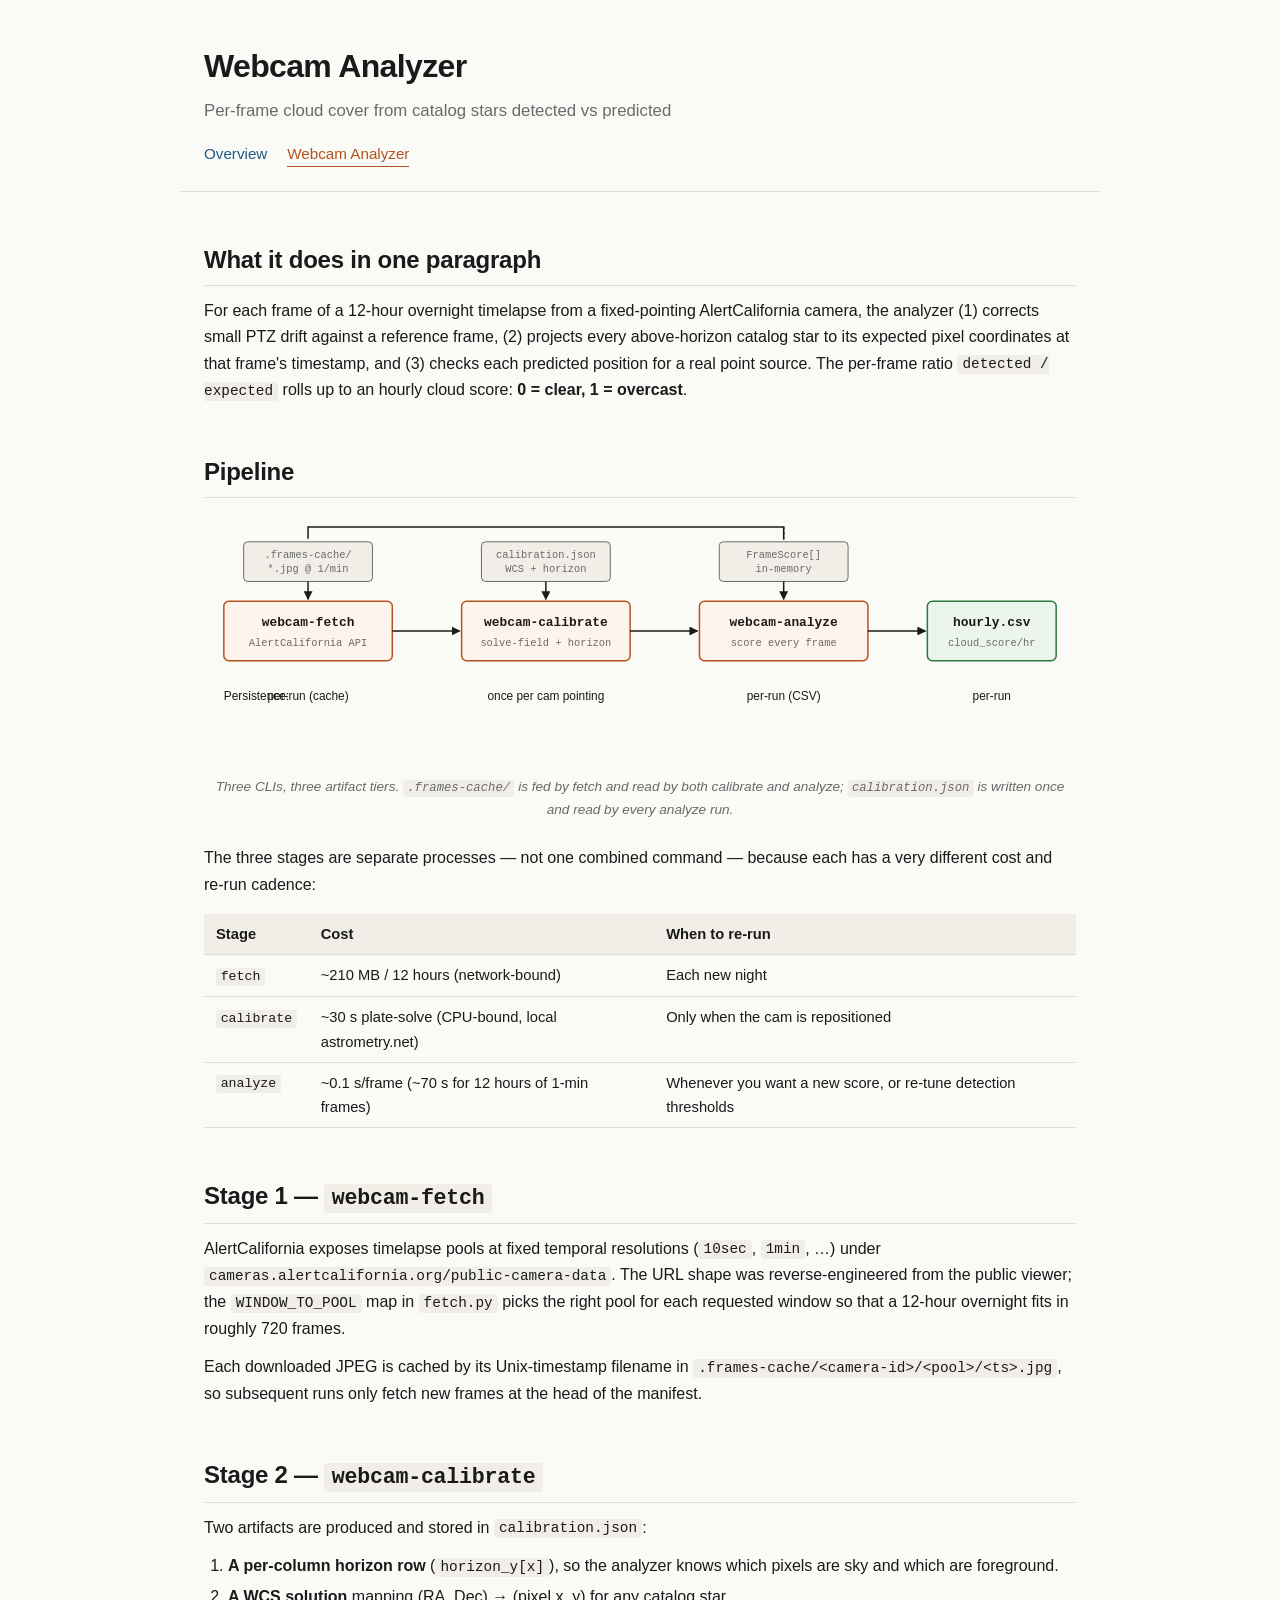
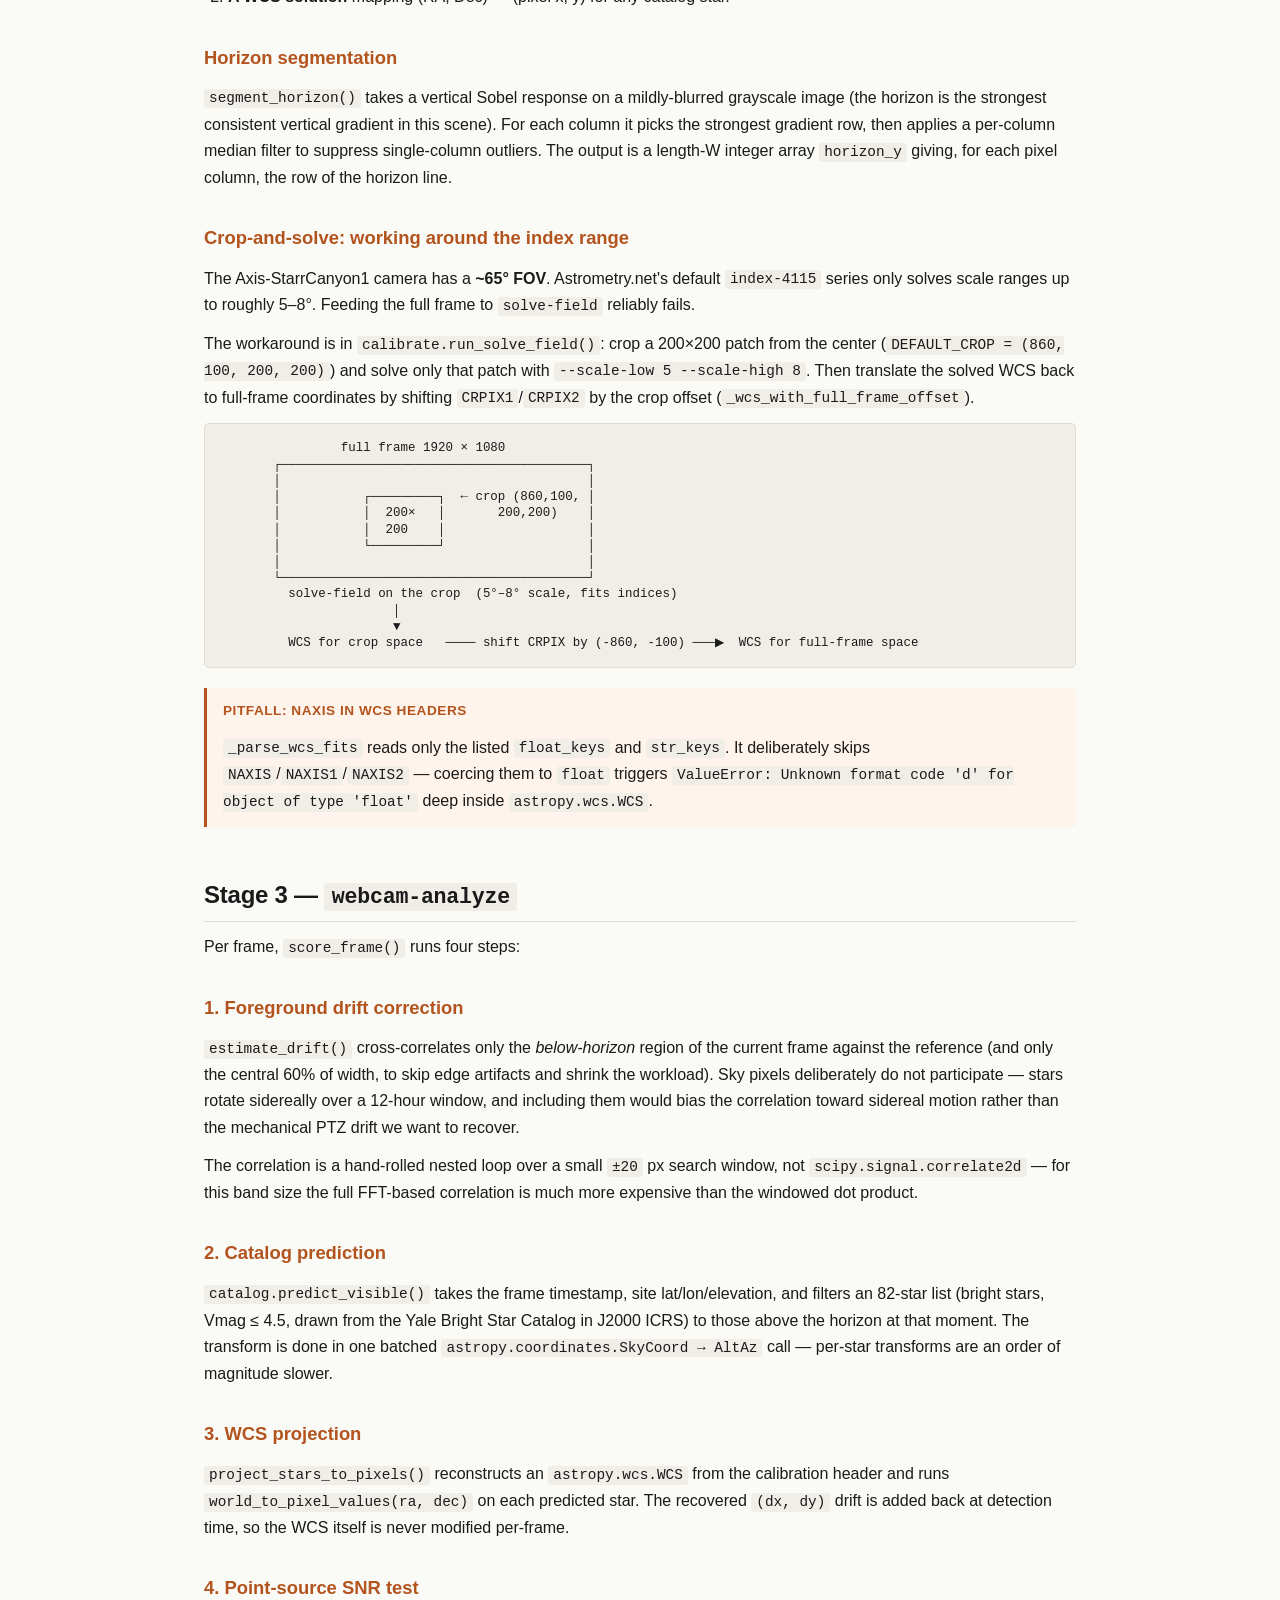
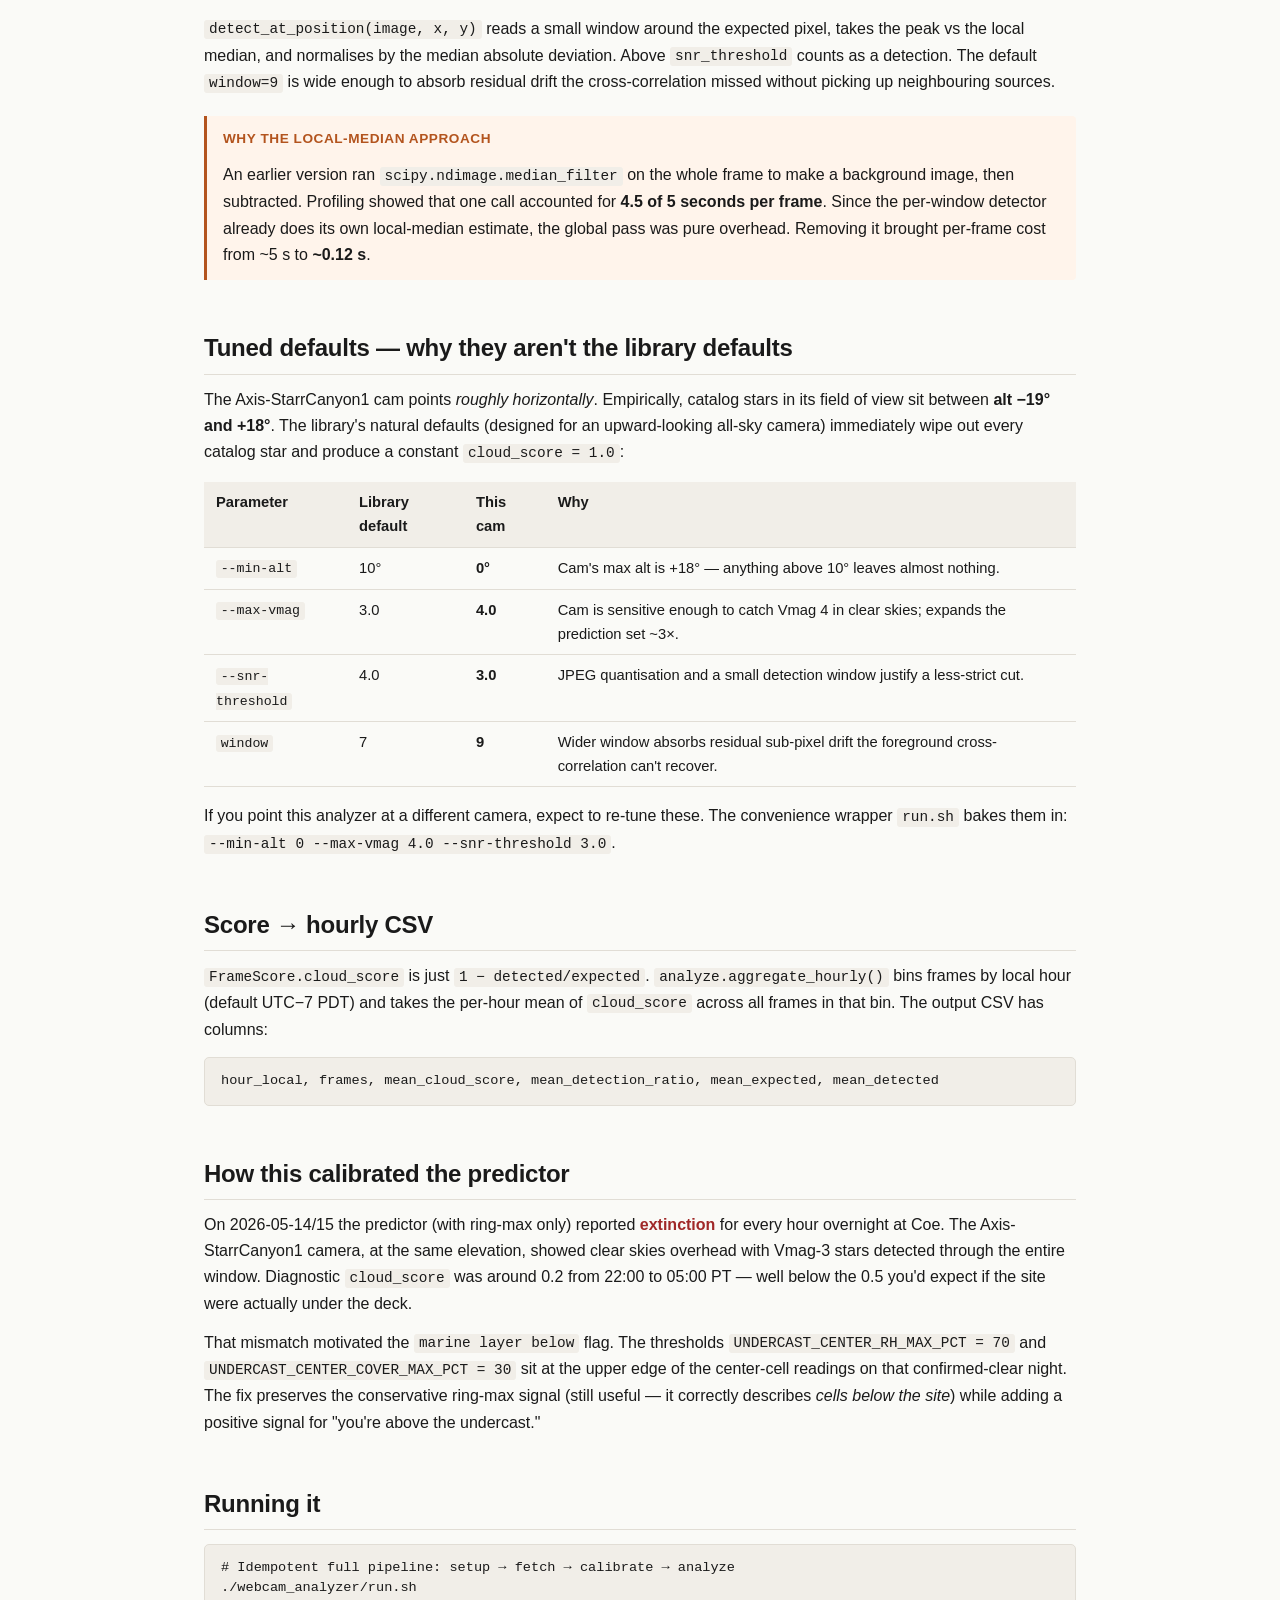
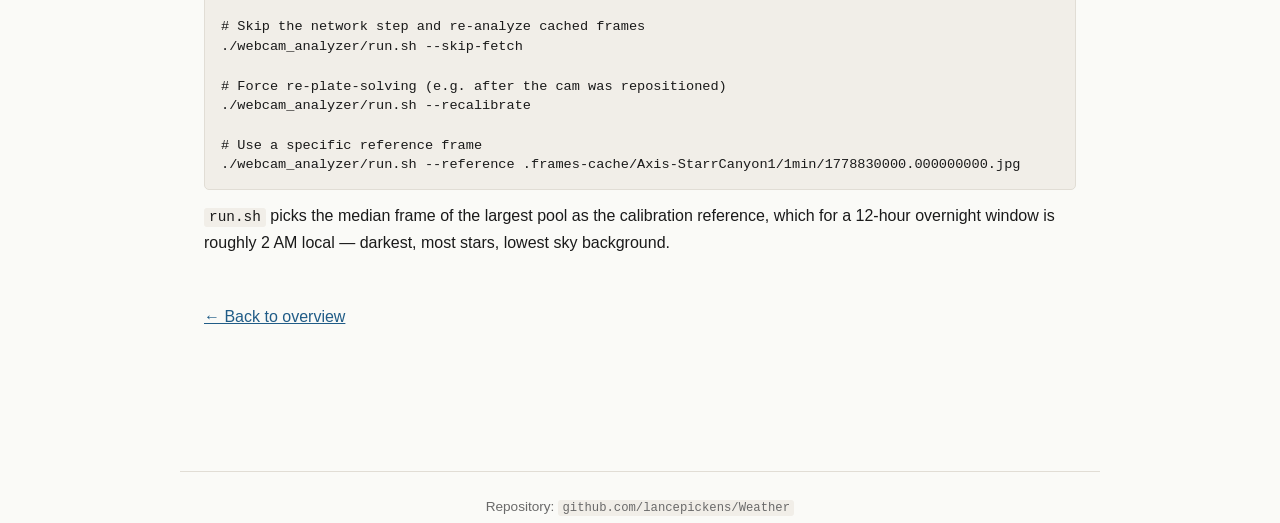
==== docs/webcam_analyzer.html @ 601b51dd "Add project architecture docs site Two-page static site under docs/: overview (index.html) and a dee" ====
<!DOCTYPE html>
<html lang="en">
<head>
  <meta charset="UTF-8">
  <meta name="viewport" content="width=device-width, initial-scale=1">
  <title>Webcam Analyzer — Architecture</title>
  <link rel="stylesheet" href="style.css">
</head>
<body>
  <header>
    <h1>Webcam Analyzer</h1>
    <p class="subtitle">Per-frame cloud cover from catalog stars detected vs predicted</p>
    <nav>
      <a href="index.html">Overview</a>
      <a href="webcam_analyzer.html" class="active">Webcam Analyzer</a>
    </nav>
  </header>

  <main>
    <h2>What it does in one paragraph</h2>
    <p>
      For each frame of a 12-hour overnight timelapse from a fixed-pointing
      AlertCalifornia camera, the analyzer (1) corrects small PTZ drift
      against a reference frame, (2) projects every above-horizon catalog
      star to its expected pixel coordinates at that frame's timestamp,
      and (3) checks each predicted position for a real point source.
      The per-frame ratio <code>detected / expected</code> rolls up to an
      hourly cloud score: <strong>0 = clear, 1 = overcast</strong>.
    </p>

    <h2>Pipeline</h2>
    <figure>
      <svg viewBox="0 0 880 240" xmlns="http://www.w3.org/2000/svg" role="img" aria-label="Webcam analyzer pipeline">
        <defs>
          <marker id="arrow2" viewBox="0 0 10 10" refX="9" refY="5" markerWidth="6" markerHeight="6" orient="auto-start-reverse">
            <path d="M0,0 L10,5 L0,10 z" fill="#1a1a1a"/>
          </marker>
        </defs>
        <style>
          .lbl { font: 12px -apple-system, "SF Pro Text", sans-serif; fill: #1a1a1a; }
          .lbl-sm { font: 10.5px "SF Mono", Menlo, monospace; fill: #6a6a6a; }
          .lbl-stage { font: 13px "SF Mono", Menlo, monospace; fill: #1a1a1a; font-weight: 600; }
          .box  { fill: #fff4eb; stroke: #b3541e; stroke-width: 1.5; rx: 5; }
          .box-art { fill: #f1eee8; stroke: #6a6a6a; stroke-width: 1; rx: 4; }
          .box-out { fill: #ebf5ed; stroke: #2c7a3a; stroke-width: 1.5; rx: 5; }
          .line { stroke: #1a1a1a; stroke-width: 1.5; fill: none; }
        </style>

        <!-- Stage boxes -->
        <rect class="box" x="20"  y="80" width="170" height="60"/>
        <text class="lbl-stage" x="105" y="105" text-anchor="middle">webcam-fetch</text>
        <text class="lbl-sm" x="105" y="125" text-anchor="middle">AlertCalifornia API</text>

        <rect class="box" x="260" y="80" width="170" height="60"/>
        <text class="lbl-stage" x="345" y="105" text-anchor="middle">webcam-calibrate</text>
        <text class="lbl-sm" x="345" y="125" text-anchor="middle">solve-field + horizon</text>

        <rect class="box" x="500" y="80" width="170" height="60"/>
        <text class="lbl-stage" x="585" y="105" text-anchor="middle">webcam-analyze</text>
        <text class="lbl-sm" x="585" y="125" text-anchor="middle">score every frame</text>

        <!-- Output -->
        <rect class="box-out" x="730" y="80" width="130" height="60"/>
        <text class="lbl-stage" x="795" y="105" text-anchor="middle" font-size="12">hourly.csv</text>
        <text class="lbl-sm" x="795" y="125" text-anchor="middle">cloud_score/hr</text>

        <!-- Artifacts above stages -->
        <rect class="box-art" x="40"  y="20" width="130" height="40"/>
        <text class="lbl-sm" x="105" y="36" text-anchor="middle" fill="#1a1a1a">.frames-cache/</text>
        <text class="lbl-sm" x="105" y="50" text-anchor="middle">*.jpg @ 1/min</text>

        <rect class="box-art" x="280" y="20" width="130" height="40"/>
        <text class="lbl-sm" x="345" y="36" text-anchor="middle" fill="#1a1a1a">calibration.json</text>
        <text class="lbl-sm" x="345" y="50" text-anchor="middle">WCS + horizon</text>

        <rect class="box-art" x="520" y="20" width="130" height="40"/>
        <text class="lbl-sm" x="585" y="36" text-anchor="middle" fill="#1a1a1a">FrameScore[]</text>
        <text class="lbl-sm" x="585" y="50" text-anchor="middle">in-memory</text>

        <!-- Horizontal arrows between stages -->
        <line class="line" x1="190" y1="110" x2="258" y2="110" marker-end="url(#arrow2)"/>
        <line class="line" x1="430" y1="110" x2="498" y2="110" marker-end="url(#arrow2)"/>
        <line class="line" x1="670" y1="110" x2="728" y2="110" marker-end="url(#arrow2)"/>

        <!-- Artifact arrows (down into stages) -->
        <line class="line" x1="105" y1="60" x2="105" y2="78" marker-end="url(#arrow2)"/>
        <line class="line" x1="345" y1="60" x2="345" y2="78" marker-end="url(#arrow2)"/>
        <line class="line" x1="585" y1="60" x2="585" y2="78" marker-end="url(#arrow2)"/>

        <!-- frames-cache is also read by analyze: -->
        <path class="line" d="M 105 17 L 105 5 L 585 5 L 585 17"/>
        <line class="line" x1="585" y1="5" x2="585" y2="20" stroke-dasharray="3,2"/>

        <!-- Persistence row -->
        <text class="lbl" x="20" y="180" font-size="11" fill="#6a6a6a">Persistence:</text>
        <text class="lbl" x="105" y="180" text-anchor="middle" font-size="11" fill="#6a6a6a">per-run (cache)</text>
        <text class="lbl" x="345" y="180" text-anchor="middle" font-size="11" fill="#6a6a6a">once per cam pointing</text>
        <text class="lbl" x="585" y="180" text-anchor="middle" font-size="11" fill="#6a6a6a">per-run (CSV)</text>
        <text class="lbl" x="795" y="180" text-anchor="middle" font-size="11" fill="#6a6a6a">per-run</text>
      </svg>
      <figcaption>Three CLIs, three artifact tiers. <code>.frames-cache/</code> is fed by fetch and read by both calibrate and analyze; <code>calibration.json</code> is written once and read by every analyze run.</figcaption>
    </figure>

    <p>The three stages are separate processes — not one combined command —
       because each has a very different cost and re-run cadence:</p>

    <table>
      <thead>
        <tr><th>Stage</th><th>Cost</th><th>When to re-run</th></tr>
      </thead>
      <tbody>
        <tr><td><code>fetch</code></td>     <td>~210 MB / 12 hours (network-bound)</td><td>Each new night</td></tr>
        <tr><td><code>calibrate</code></td> <td>~30 s plate-solve (CPU-bound, local astrometry.net)</td><td>Only when the cam is repositioned</td></tr>
        <tr><td><code>analyze</code></td>   <td>~0.1 s/frame (~70 s for 12 hours of 1-min frames)</td><td>Whenever you want a new score, or re-tune detection thresholds</td></tr>
      </tbody>
    </table>

    <h2>Stage 1 — <code>webcam-fetch</code></h2>
    <p>
      AlertCalifornia exposes timelapse pools at fixed temporal
      resolutions (<code>10sec</code>, <code>1min</code>, …) under
      <code>cameras.alertcalifornia.org/public-camera-data</code>. The URL
      shape was reverse-engineered from the public viewer; the
      <code>WINDOW_TO_POOL</code> map in <code>fetch.py</code> picks the
      right pool for each requested window so that a 12-hour overnight
      fits in roughly 720 frames.
    </p>
    <p>Each downloaded JPEG is cached by its Unix-timestamp filename in
       <code>.frames-cache/&lt;camera-id&gt;/&lt;pool&gt;/&lt;ts&gt;.jpg</code>,
       so subsequent runs only fetch new frames at the head of the manifest.</p>

    <h2>Stage 2 — <code>webcam-calibrate</code></h2>
    <p>Two artifacts are produced and stored in <code>calibration.json</code>:</p>
    <ol>
      <li><strong>A per-column horizon row</strong> (<code>horizon_y[x]</code>),
          so the analyzer knows which pixels are sky and which are foreground.</li>
      <li><strong>A WCS solution</strong> mapping (RA, Dec) → (pixel x, y) for any catalog star.</li>
    </ol>

    <h3>Horizon segmentation</h3>
    <p>
      <code>segment_horizon()</code> takes a vertical Sobel response on a
      mildly-blurred grayscale image (the horizon is the strongest
      consistent vertical gradient in this scene). For each column it
      picks the strongest gradient row, then applies a per-column median
      filter to suppress single-column outliers. The output is a length-W
      integer array <code>horizon_y</code> giving, for each pixel column,
      the row of the horizon line.
    </p>

    <h3>Crop-and-solve: working around the index range</h3>
    <p>
      The Axis-StarrCanyon1 camera has a <strong>~65° FOV</strong>.
      Astrometry.net's default <code>index-4115</code> series only solves
      scale ranges up to roughly 5–8°. Feeding the full frame to
      <code>solve-field</code> reliably fails.
    </p>
    <p>
      The workaround is in <code>calibrate.run_solve_field()</code>:
      crop a 200×200 patch from the center (<code>DEFAULT_CROP = (860, 100, 200, 200)</code>)
      and solve only that patch with <code>--scale-low 5 --scale-high 8</code>.
      Then translate the solved WCS back to full-frame coordinates by
      shifting <code>CRPIX1</code>/<code>CRPIX2</code> by the crop offset
      (<code>_wcs_with_full_frame_offset</code>).
    </p>

    <div class="ascii">                full frame 1920 × 1080
       ┌─────────────────────────────────────────┐
       │                                         │
       │           ┌─────────┐  ← crop (860,100, │
       │           │  200×   │       200,200)    │
       │           │  200    │                   │
       │           └─────────┘                   │
       │                                         │
       └─────────────────────────────────────────┘
         solve-field on the crop  (5°–8° scale, fits indices)
                       │
                       ▼
         WCS for crop space   ──── shift CRPIX by (-860, -100) ───▶  WCS for full-frame space</div>

    <div class="callout">
      <div class="callout-title">Pitfall: NAXIS in WCS headers</div>
      <p>
        <code>_parse_wcs_fits</code> reads only the listed <code>float_keys</code>
        and <code>str_keys</code>. It deliberately skips
        <code>NAXIS</code>/<code>NAXIS1</code>/<code>NAXIS2</code> —
        coercing them to <code>float</code> triggers
        <code>ValueError: Unknown format code 'd' for object of type 'float'</code>
        deep inside <code>astropy.wcs.WCS</code>.
      </p>
    </div>

    <h2>Stage 3 — <code>webcam-analyze</code></h2>
    <p>Per frame, <code>score_frame()</code> runs four steps:</p>

    <h3>1. Foreground drift correction</h3>
    <p>
      <code>estimate_drift()</code> cross-correlates only the
      <em>below-horizon</em> region of the current frame against the
      reference (and only the central 60% of width, to skip edge
      artifacts and shrink the workload). Sky pixels deliberately do not
      participate — stars rotate sidereally over a 12-hour window, and
      including them would bias the correlation toward sidereal motion
      rather than the mechanical PTZ drift we want to recover.
    </p>
    <p>
      The correlation is a hand-rolled nested loop over a small
      <code>±20</code> px search window, not <code>scipy.signal.correlate2d</code>
      — for this band size the full FFT-based correlation is much more
      expensive than the windowed dot product.
    </p>

    <h3>2. Catalog prediction</h3>
    <p>
      <code>catalog.predict_visible()</code> takes the frame timestamp,
      site lat/lon/elevation, and filters an 82-star list (bright stars,
      Vmag ≤ 4.5, drawn from the Yale Bright Star Catalog in J2000 ICRS)
      to those above the horizon at that moment. The transform is done
      in one batched <code>astropy.coordinates.SkyCoord → AltAz</code>
      call — per-star transforms are an order of magnitude slower.
    </p>

    <h3>3. WCS projection</h3>
    <p>
      <code>project_stars_to_pixels()</code> reconstructs an
      <code>astropy.wcs.WCS</code> from the calibration header and runs
      <code>world_to_pixel_values(ra, dec)</code> on each predicted
      star. The recovered <code>(dx, dy)</code> drift is added back at
      detection time, so the WCS itself is never modified per-frame.
    </p>

    <h3>4. Point-source SNR test</h3>
    <p>
      <code>detect_at_position(image, x, y)</code> reads a small window
      around the expected pixel, takes the peak vs the local median, and
      normalises by the median absolute deviation. Above
      <code>snr_threshold</code> counts as a detection. The default
      <code>window=9</code> is wide enough to absorb residual drift the
      cross-correlation missed without picking up neighbouring sources.
    </p>

    <div class="callout">
      <div class="callout-title">Why the local-median approach</div>
      <p>
        An earlier version ran <code>scipy.ndimage.median_filter</code>
        on the whole frame to make a background image, then subtracted.
        Profiling showed that one call accounted for <strong>4.5 of 5
        seconds per frame</strong>. Since the per-window detector
        already does its own local-median estimate, the global pass was
        pure overhead. Removing it brought per-frame cost from ~5&nbsp;s
        to <strong>~0.12&nbsp;s</strong>.
      </p>
    </div>

    <h2>Tuned defaults — why they aren't the library defaults</h2>
    <p>
      The Axis-StarrCanyon1 cam points <em>roughly horizontally</em>.
      Empirically, catalog stars in its field of view sit between
      <strong>alt −19° and +18°</strong>. The library's natural defaults
      (designed for an upward-looking all-sky camera) immediately wipe
      out every catalog star and produce a constant
      <code>cloud_score = 1.0</code>:
    </p>

    <table>
      <thead>
        <tr><th>Parameter</th><th>Library default</th><th>This cam</th><th>Why</th></tr>
      </thead>
      <tbody>
        <tr><td><code>--min-alt</code></td>       <td>10°</td><td><strong>0°</strong></td>   <td>Cam's max alt is +18° — anything above 10° leaves almost nothing.</td></tr>
        <tr><td><code>--max-vmag</code></td>      <td>3.0</td><td><strong>4.0</strong></td>  <td>Cam is sensitive enough to catch Vmag 4 in clear skies; expands the prediction set ~3×.</td></tr>
        <tr><td><code>--snr-threshold</code></td> <td>4.0</td><td><strong>3.0</strong></td>  <td>JPEG quantisation and a small detection window justify a less-strict cut.</td></tr>
        <tr><td><code>window</code></td>          <td>7</td>  <td><strong>9</strong></td>    <td>Wider window absorbs residual sub-pixel drift the foreground cross-correlation can't recover.</td></tr>
      </tbody>
    </table>

    <p>
      If you point this analyzer at a different camera, expect to re-tune
      these. The convenience wrapper <code>run.sh</code> bakes them in:
      <code>--min-alt 0 --max-vmag 4.0 --snr-threshold 3.0</code>.
    </p>

    <h2>Score → hourly CSV</h2>
    <p>
      <code>FrameScore.cloud_score</code> is just <code>1 − detected/expected</code>.
      <code>analyze.aggregate_hourly()</code> bins frames by local hour
      (default UTC−7 PDT) and takes the per-hour mean of
      <code>cloud_score</code> across all frames in that bin. The output
      CSV has columns:
    </p>
    <pre><code>hour_local, frames, mean_cloud_score, mean_detection_ratio, mean_expected, mean_detected</code></pre>

    <h2>How this calibrated the predictor</h2>
    <p>
      On 2026-05-14/15 the predictor (with ring-max only) reported
      <span class="flag-bad">extinction</span> for every hour overnight at Coe. The Axis-StarrCanyon1
      camera, at the same elevation, showed clear skies overhead with
      Vmag-3 stars detected through the entire window. Diagnostic
      <code>cloud_score</code> was around 0.2 from 22:00 to 05:00 PT — well
      below the 0.5 you'd expect if the site were actually under the
      deck.
    </p>
    <p>
      That mismatch motivated the <code>marine layer below</code> flag.
      The thresholds <code>UNDERCAST_CENTER_RH_MAX_PCT = 70</code> and
      <code>UNDERCAST_CENTER_COVER_MAX_PCT = 30</code> sit at the upper
      edge of the center-cell readings on that confirmed-clear night.
      The fix preserves the conservative ring-max signal (still useful —
      it correctly describes <em>cells below the site</em>) while adding
      a positive signal for "you're above the undercast."
    </p>

    <h2>Running it</h2>
    <pre><code># Idempotent full pipeline: setup → fetch → calibrate → analyze
./webcam_analyzer/run.sh

# Skip the network step and re-analyze cached frames
./webcam_analyzer/run.sh --skip-fetch

# Force re-plate-solving (e.g. after the cam was repositioned)
./webcam_analyzer/run.sh --recalibrate

# Use a specific reference frame
./webcam_analyzer/run.sh --reference .frames-cache/Axis-StarrCanyon1/1min/1778830000.000000000.jpg</code></pre>

    <p>
      <code>run.sh</code> picks the median frame of the largest pool as
      the calibration reference, which for a 12-hour overnight window is
      roughly 2 AM local — darkest, most stars, lowest sky background.
    </p>

    <p style="margin-top: 3rem;">
      <a href="index.html">← Back to overview</a>
    </p>
  </main>

  <footer>
    Repository: <code>github.com/lancepickens/Weather</code>
  </footer>
</body>
</html>
---- docs/style.css ----
:root {
  --bg: #fafaf7;
  --fg: #1a1a1a;
  --muted: #6a6a6a;
  --accent: #b3541e;
  --accent-bg: #fff4eb;
  --rule: #e1ddd5;
  --code-bg: #f1eee8;
  --link: #205c87;
  --good: #2c7a3a;
  --warn: #b56b00;
  --bad: #a02828;
}

* { box-sizing: border-box; }

html { background: var(--bg); }

body {
  font-family: -apple-system, BlinkMacSystemFont, "SF Pro Text", "Helvetica Neue",
               "Segoe UI", Roboto, sans-serif;
  font-size: 16px;
  line-height: 1.65;
  color: var(--fg);
  background: var(--bg);
  margin: 0;
  padding: 0;
}

header {
  border-bottom: 1px solid var(--rule);
  padding: 2.5rem 1.5rem 1.5rem;
  max-width: 920px;
  margin: 0 auto;
}

header h1 {
  font-size: 2rem;
  margin: 0;
  letter-spacing: -0.02em;
}

header .subtitle {
  margin: 0.25rem 0 1rem;
  color: var(--muted);
  font-size: 1.05rem;
}

nav {
  display: flex;
  gap: 1.25rem;
  font-size: 0.95rem;
}

nav a {
  color: var(--link);
  text-decoration: none;
  border-bottom: 1px solid transparent;
}

nav a:hover { border-bottom-color: var(--link); }

nav a.active {
  color: var(--accent);
  border-bottom-color: var(--accent);
}

main {
  max-width: 920px;
  margin: 0 auto;
  padding: 2rem 1.5rem 4rem;
}

h2 {
  font-size: 1.5rem;
  margin: 3rem 0 0.75rem;
  letter-spacing: -0.01em;
  border-bottom: 1px solid var(--rule);
  padding-bottom: 0.35rem;
}

h2:first-of-type { margin-top: 1rem; }

h3 {
  font-size: 1.15rem;
  margin: 2rem 0 0.5rem;
  color: var(--accent);
}

p, ul, ol { margin: 0.75rem 0; }

ul, ol { padding-left: 1.5rem; }

li { margin: 0.25rem 0; }

a { color: var(--link); }

code {
  font-family: "SF Mono", Menlo, Consolas, monospace;
  font-size: 0.9em;
  background: var(--code-bg);
  padding: 0.1em 0.35em;
  border-radius: 3px;
}

pre {
  background: var(--code-bg);
  padding: 0.85rem 1rem;
  border-radius: 5px;
  overflow-x: auto;
  font-size: 0.85rem;
  line-height: 1.45;
  border: 1px solid var(--rule);
}

pre code {
  background: none;
  padding: 0;
  font-size: inherit;
}

table {
  border-collapse: collapse;
  margin: 1rem 0;
  font-size: 0.92rem;
  width: 100%;
}

th, td {
  text-align: left;
  padding: 0.5rem 0.75rem;
  border-bottom: 1px solid var(--rule);
  vertical-align: top;
}

th {
  background: var(--code-bg);
  font-weight: 600;
}

.callout {
  background: var(--accent-bg);
  border-left: 3px solid var(--accent);
  padding: 0.75rem 1rem;
  margin: 1.25rem 0;
  border-radius: 0 4px 4px 0;
}

.callout p:first-child { margin-top: 0; }
.callout p:last-child { margin-bottom: 0; }

.callout-title {
  font-weight: 600;
  color: var(--accent);
  font-size: 0.85rem;
  letter-spacing: 0.04em;
  text-transform: uppercase;
  margin-bottom: 0.25rem;
}

figure {
  margin: 1.5rem 0;
  text-align: center;
}

figure svg {
  max-width: 100%;
  height: auto;
}

figcaption {
  font-size: 0.85rem;
  color: var(--muted);
  margin-top: 0.5rem;
  font-style: italic;
}

.flag-good { color: var(--good); font-weight: 600; }
.flag-warn { color: var(--warn); font-weight: 600; }
.flag-bad  { color: var(--bad);  font-weight: 600; }

footer {
  border-top: 1px solid var(--rule);
  margin-top: 4rem;
  padding: 1.5rem;
  text-align: center;
  font-size: 0.85rem;
  color: var(--muted);
  max-width: 920px;
  margin-left: auto;
  margin-right: auto;
}

/* Pipeline diagram blocks */
.stage {
  display: inline-block;
  padding: 0.4rem 0.8rem;
  border: 1.5px solid var(--accent);
  background: var(--accent-bg);
  border-radius: 4px;
  font-family: "SF Mono", Menlo, monospace;
  font-size: 0.85rem;
}

.stage-input  { border-color: var(--muted); background: var(--code-bg); }
.stage-output { border-color: var(--good);  background: #ebf5ed; }

/* ASCII art container */
.ascii {
  font-family: "SF Mono", Menlo, monospace;
  font-size: 0.78rem;
  line-height: 1.3;
  white-space: pre;
  background: var(--code-bg);
  padding: 1rem;
  border-radius: 5px;
  border: 1px solid var(--rule);
  overflow-x: auto;
}
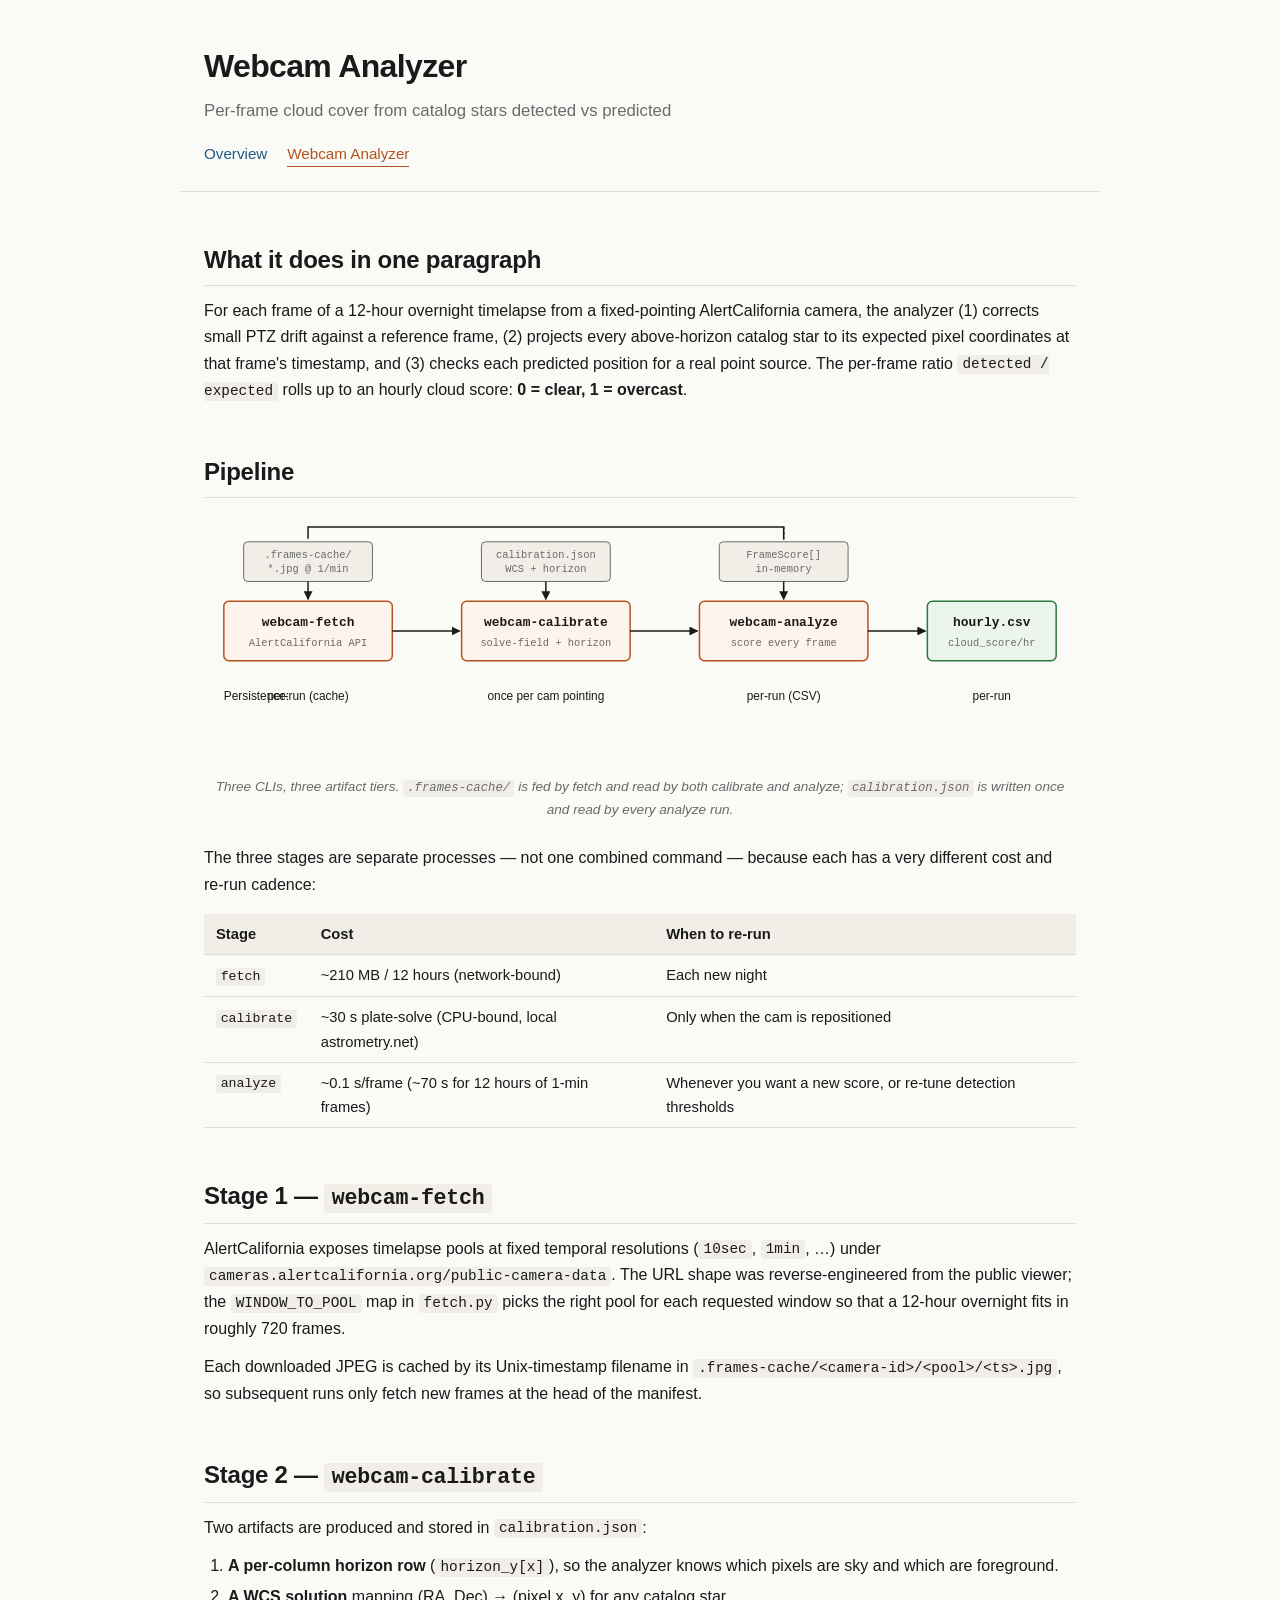
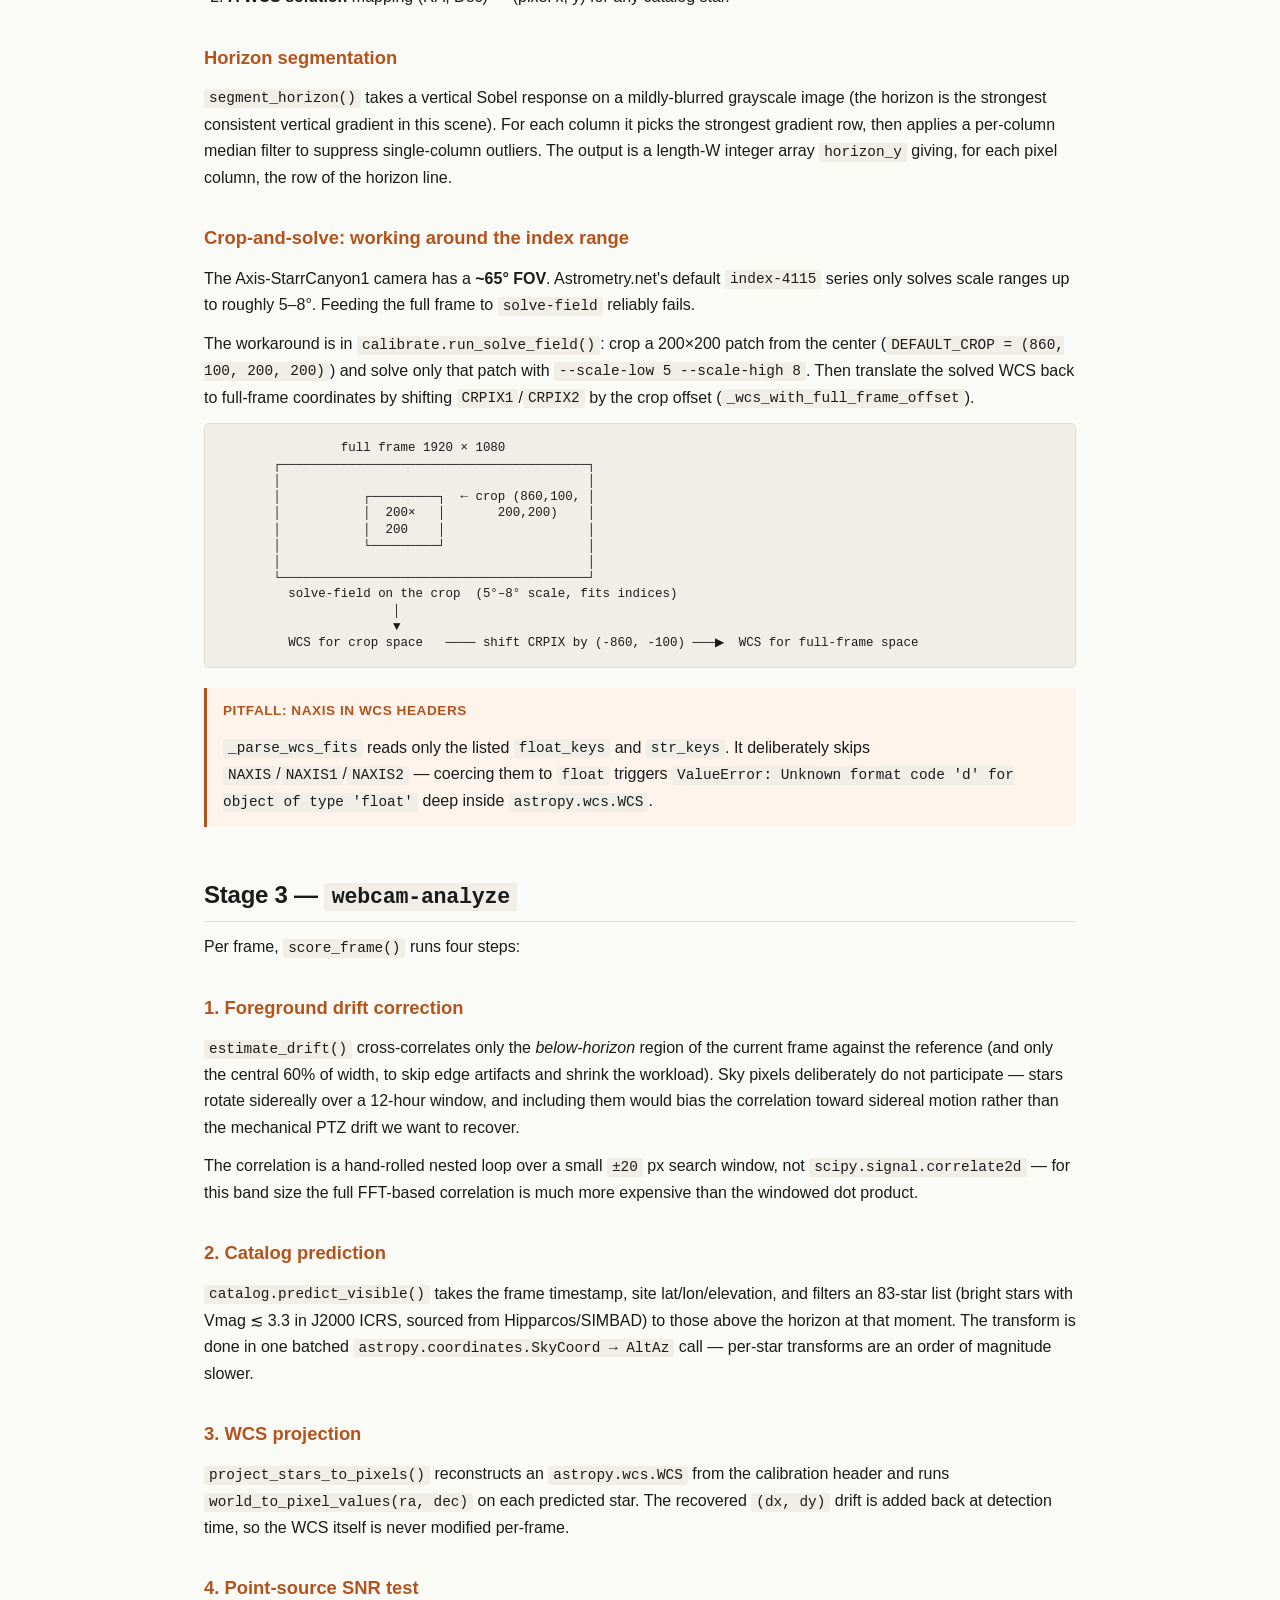
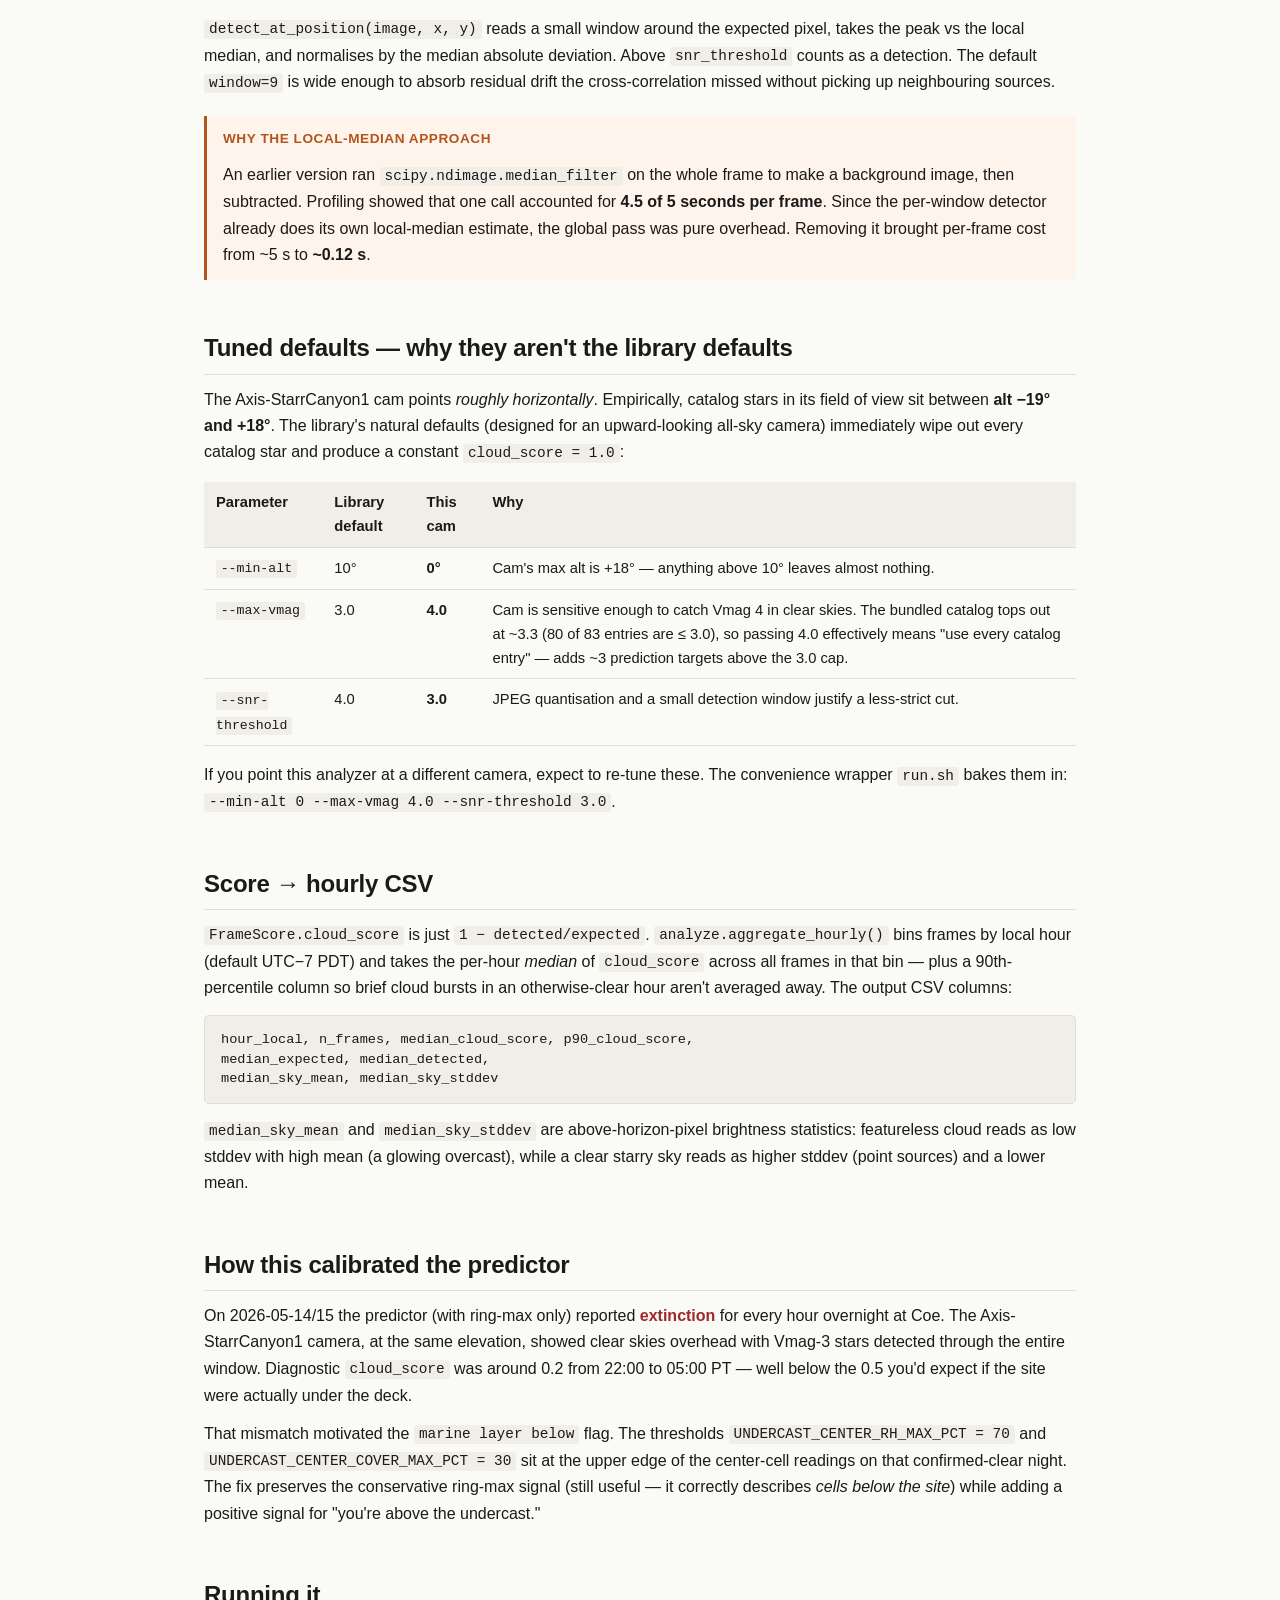
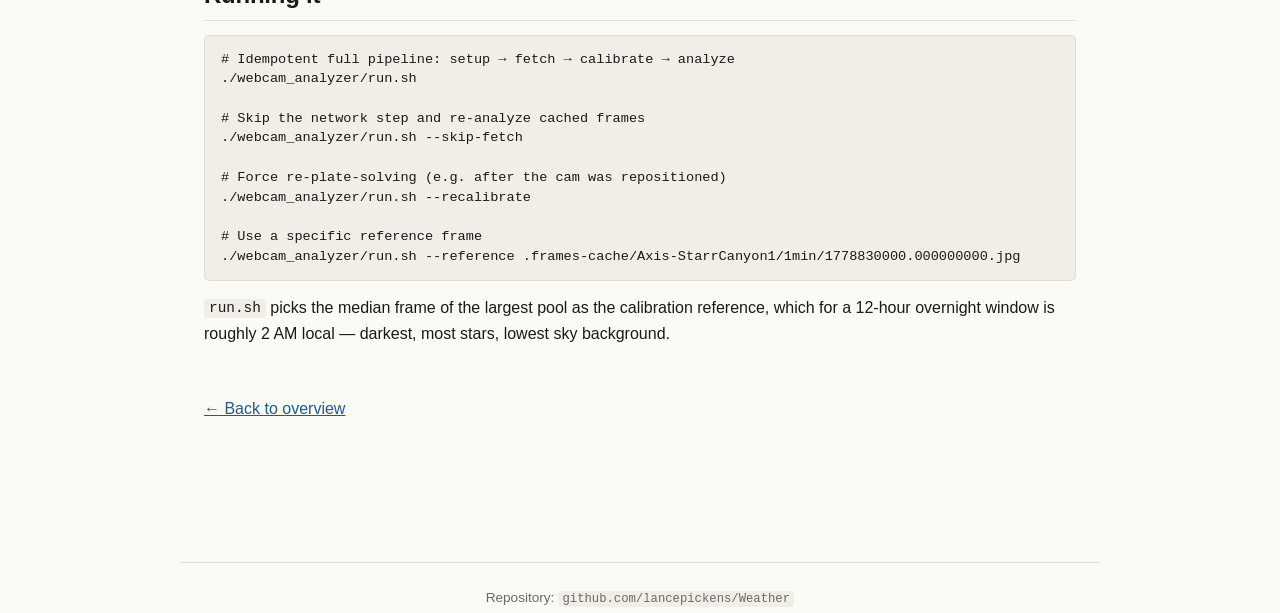
==== commit 587de9bc: "Documentation pass: fix stale claims against current code Audited every doc file (READMEs, CLAUDE.md" ====
--- a/docs/webcam_analyzer.html
+++ b/docs/webcam_analyzer.html
@@ -213,10 +213,10 @@
     <h3>2. Catalog prediction</h3>
     <p>
       <code>catalog.predict_visible()</code> takes the frame timestamp,
-      site lat/lon/elevation, and filters an 82-star list (bright stars,
-      Vmag ≤ 4.5, drawn from the Yale Bright Star Catalog in J2000 ICRS)
-      to those above the horizon at that moment. The transform is done
-      in one batched <code>astropy.coordinates.SkyCoord → AltAz</code>
+      site lat/lon/elevation, and filters an 83-star list (bright stars
+      with Vmag ≲ 3.3 in J2000 ICRS, sourced from Hipparcos/SIMBAD) to
+      those above the horizon at that moment. The transform is done in
+      one batched <code>astropy.coordinates.SkyCoord → AltAz</code>
       call — per-star transforms are an order of magnitude slower.
     </p>
 
@@ -268,9 +268,8 @@
       </thead>
       <tbody>
         <tr><td><code>--min-alt</code></td>       <td>10°</td><td><strong>0°</strong></td>   <td>Cam's max alt is +18° — anything above 10° leaves almost nothing.</td></tr>
-        <tr><td><code>--max-vmag</code></td>      <td>3.0</td><td><strong>4.0</strong></td>  <td>Cam is sensitive enough to catch Vmag 4 in clear skies; expands the prediction set ~3×.</td></tr>
+        <tr><td><code>--max-vmag</code></td>      <td>3.0</td><td><strong>4.0</strong></td>  <td>Cam is sensitive enough to catch Vmag 4 in clear skies. The bundled catalog tops out at ~3.3 (80 of 83 entries are ≤ 3.0), so passing 4.0 effectively means "use every catalog entry" — adds ~3 prediction targets above the 3.0 cap.</td></tr>
         <tr><td><code>--snr-threshold</code></td> <td>4.0</td><td><strong>3.0</strong></td>  <td>JPEG quantisation and a small detection window justify a less-strict cut.</td></tr>
-        <tr><td><code>window</code></td>          <td>7</td>  <td><strong>9</strong></td>    <td>Wider window absorbs residual sub-pixel drift the foreground cross-correlation can't recover.</td></tr>
       </tbody>
     </table>
 
@@ -284,11 +283,21 @@
     <p>
       <code>FrameScore.cloud_score</code> is just <code>1 − detected/expected</code>.
       <code>analyze.aggregate_hourly()</code> bins frames by local hour
-      (default UTC−7 PDT) and takes the per-hour mean of
-      <code>cloud_score</code> across all frames in that bin. The output
-      CSV has columns:
-    </p>
-    <pre><code>hour_local, frames, mean_cloud_score, mean_detection_ratio, mean_expected, mean_detected</code></pre>
+      (default UTC−7 PDT) and takes the per-hour <em>median</em> of
+      <code>cloud_score</code> across all frames in that bin — plus a
+      90th-percentile column so brief cloud bursts in an otherwise-clear
+      hour aren't averaged away. The output CSV columns:
+    </p>
+    <pre><code>hour_local, n_frames, median_cloud_score, p90_cloud_score,
+median_expected, median_detected,
+median_sky_mean, median_sky_stddev</code></pre>
+    <p>
+      <code>median_sky_mean</code> and <code>median_sky_stddev</code>
+      are above-horizon-pixel brightness statistics: featureless cloud
+      reads as low stddev with high mean (a glowing overcast), while a
+      clear starry sky reads as higher stddev (point sources) and a
+      lower mean.
+    </p>
 
     <h2>How this calibrated the predictor</h2>
     <p>
